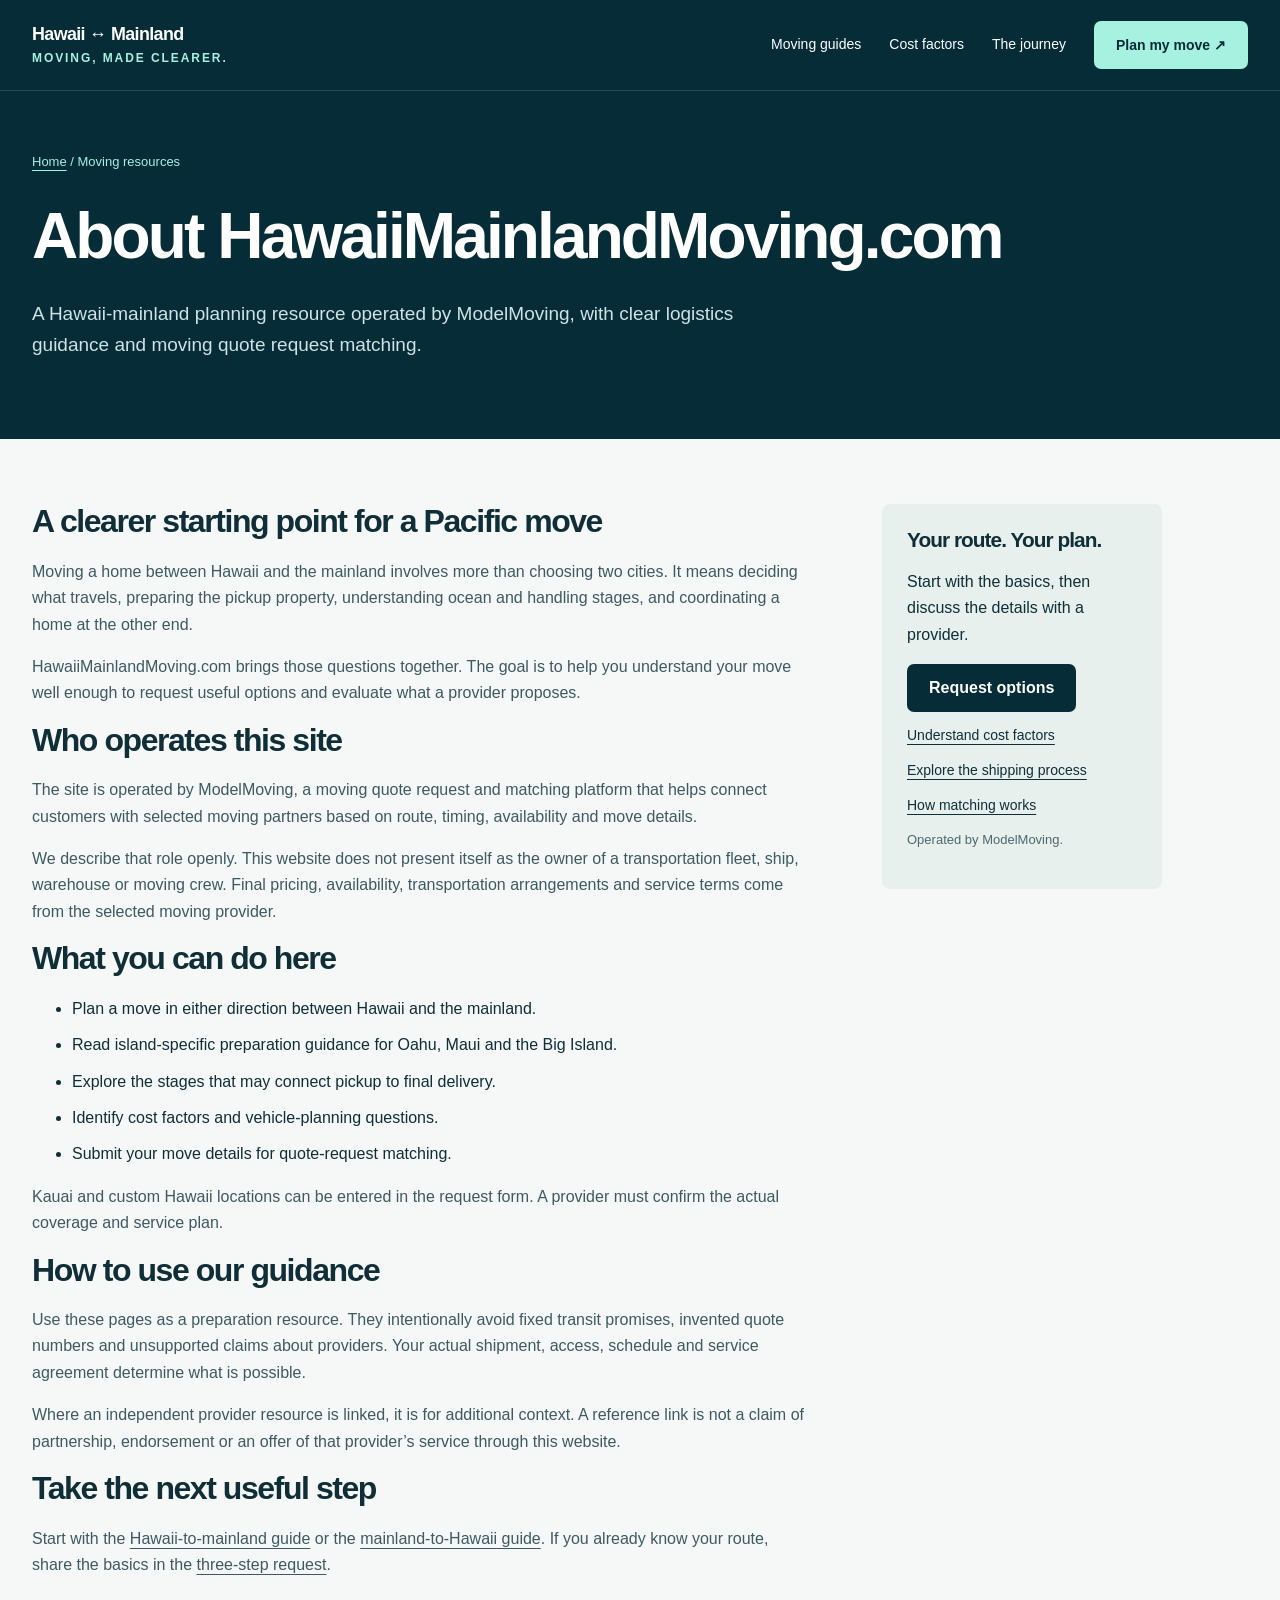
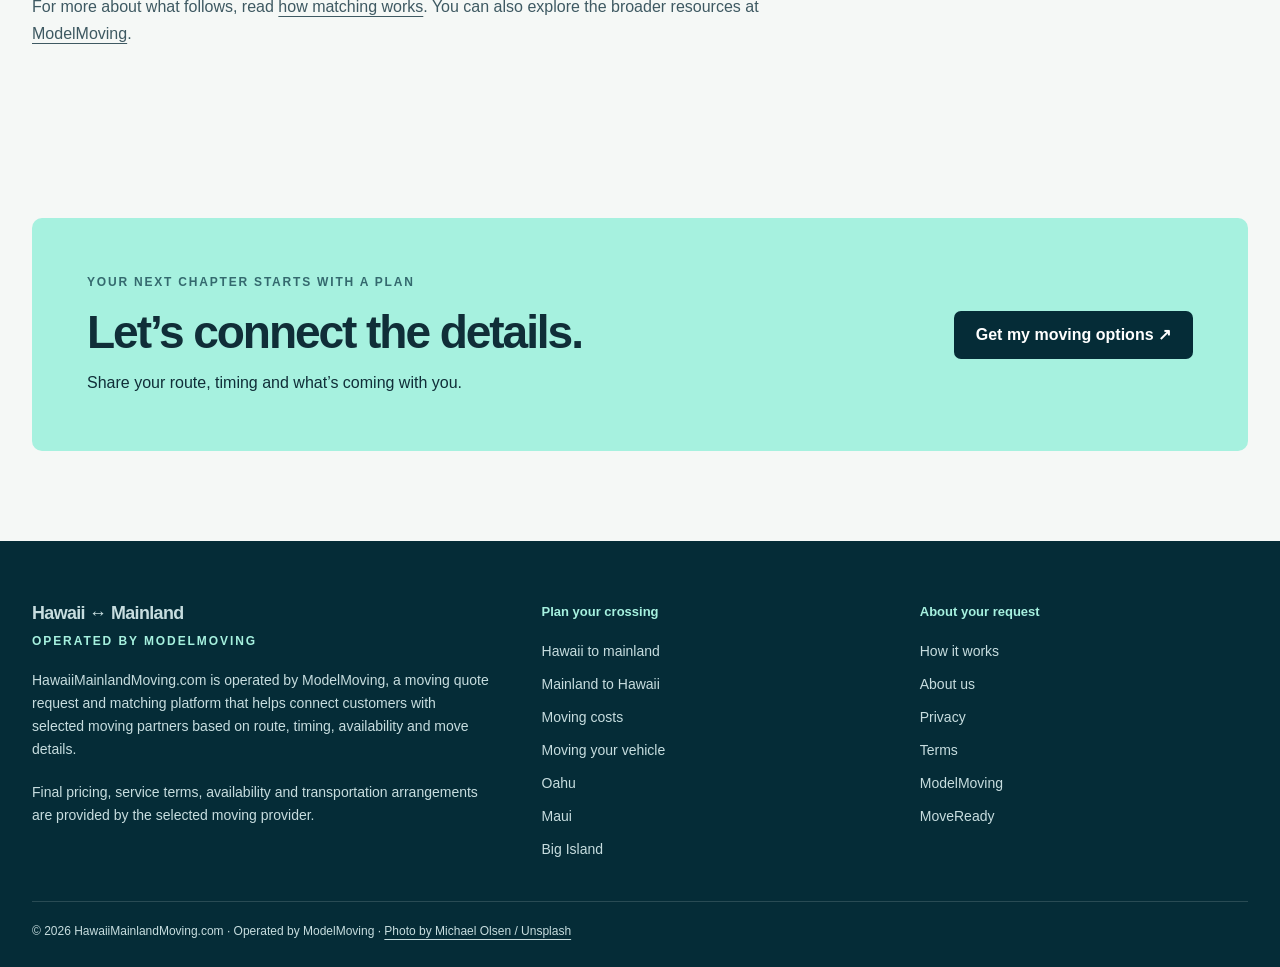
==== about/index.html @ 4f8e7db8 "Build Hawaii mainland moving resource and three-step quote flow" ====
<!doctype html><html lang="en"><head><meta charset="utf-8"><meta name="viewport" content="width=device-width,initial-scale=1"><title>About HawaiiMainlandMoving.com | Operated by ModelMoving</title><meta name="description" content="A Hawaii-mainland planning resource operated by ModelMoving, with clear logistics guidance and moving quote request matching."><link rel="canonical" href="https://hawaiimainlandmoving.com/about/"><meta property="og:type" content="website"><meta property="og:title" content="About HawaiiMainlandMoving.com | Operated by ModelMoving"><meta property="og:description" content="A Hawaii-mainland planning resource operated by ModelMoving, with clear logistics guidance and moving quote request matching."><meta property="og:url" content="https://hawaiimainlandmoving.com/about/"><meta property="og:site_name" content="HawaiiMainlandMoving.com"><meta name="twitter:card" content="summary"><meta name="twitter:title" content="About HawaiiMainlandMoving.com | Operated by ModelMoving"><meta name="twitter:description" content="A Hawaii-mainland planning resource operated by ModelMoving, with clear logistics guidance and moving quote request matching."><meta name="theme-color" content="#052c37"><link rel="icon" href="/assets/favicon.svg" type="image/svg+xml"><link rel="stylesheet" href="/assets/site.css"><script async src="https://www.googletagmanager.com/gtag/js?id=G-KJPYXXWGEV"></script><script>window.dataLayer=window.dataLayer||[];function gtag(){dataLayer.push(arguments)}gtag('js',new Date());gtag('config','G-KJPYXXWGEV');</script><script type="application/ld+json">{"@context": "https://schema.org", "@graph": [{"@type": "WebSite", "@id": "https://hawaiimainlandmoving.com/#website", "url": "https://hawaiimainlandmoving.com/", "name": "HawaiiMainlandMoving.com"}, {"@type": "WebPage", "@id": "https://hawaiimainlandmoving.com/about/#webpage", "url": "https://hawaiimainlandmoving.com/about/", "name": "About HawaiiMainlandMoving.com | Operated by ModelMoving", "description": "A Hawaii-mainland planning resource operated by ModelMoving, with clear logistics guidance and moving quote request matching.", "isPartOf": {"@id": "https://hawaiimainlandmoving.com/#website"}}]}</script><script defer src="/assets/site.js"></script></head><body><a class="skip" href="#main">Skip to content</a><header><div class="wrap nav"><a class="brand" href="/">Hawaii ↔ Mainland<small>Moving, made clearer.</small></a><button class="menu" id="menu" aria-controls="navigation" aria-expanded="false" aria-label="Open navigation">☰</button><nav class="navlinks" id="navigation" aria-label="Main navigation"><a href="/hawaii-to-mainland-moving/">Moving guides</a><a href="/hawaii-mainland-moving-cost/">Cost factors</a><a href="/hawaii-moving-shipping-process/">The journey</a><a href="/#quote" class="btn" data-event="hmm_quote_cta_click">Plan my move ↗</a></nav></div></header><main id="main"><div class="article-hero"><div class="wrap"><div class="breadcrumb"><a href="/">Home</a> / Moving resources</div><h1>About HawaiiMainlandMoving.com</h1><p>A Hawaii-mainland planning resource operated by ModelMoving, with clear logistics guidance and moving quote request matching.</p></div></div><div class="wrap article-layout"><article class="article-body"><section><h2>A clearer starting point for a Pacific move</h2><p>Moving a home between Hawaii and the mainland involves more than choosing two cities. It means deciding what travels, preparing the pickup property, understanding ocean and handling stages, and coordinating a home at the other end.</p><p>HawaiiMainlandMoving.com brings those questions together. The goal is to help you understand your move well enough to request useful options and evaluate what a provider proposes.</p></section><section><h2>Who operates this site</h2><p>The site is operated by ModelMoving, a moving quote request and matching platform that helps connect customers with selected moving partners based on route, timing, availability and move details.</p><p>We describe that role openly. This website does not present itself as the owner of a transportation fleet, ship, warehouse or moving crew. Final pricing, availability, transportation arrangements and service terms come from the selected moving provider.</p></section><section><h2>What you can do here</h2><ul><li>Plan a move in either direction between Hawaii and the mainland.</li><li>Read island-specific preparation guidance for Oahu, Maui and the Big Island.</li><li>Explore the stages that may connect pickup to final delivery.</li><li>Identify cost factors and vehicle-planning questions.</li><li>Submit your move details for quote-request matching.</li></ul><p>Kauai and custom Hawaii locations can be entered in the request form. A provider must confirm the actual coverage and service plan.</p></section><section><h2>How to use our guidance</h2><p>Use these pages as a preparation resource. They intentionally avoid fixed transit promises, invented quote numbers and unsupported claims about providers. Your actual shipment, access, schedule and service agreement determine what is possible.</p><p>Where an independent provider resource is linked, it is for additional context. A reference link is not a claim of partnership, endorsement or an offer of that provider’s service through this website.</p></section><section><h2>Take the next useful step</h2><p>Start with the <a href="/hawaii-to-mainland-moving/">Hawaii-to-mainland guide</a> or the <a href="/mainland-to-hawaii-moving/">mainland-to-Hawaii guide</a>. If you already know your route, share the basics in the <a href="/#quote" data-event="hmm_quote_cta_click">three-step request</a>.</p><p>For more about what follows, read <a href="/how-it-works/">how matching works</a>. You can also explore the broader resources at <a href="https://modelmoving.com/?utm_source=hawaiimainlandmoving.com&amp;utm_medium=referral&amp;utm_campaign=about" data-event="hmm_modelmoving_click">ModelMoving</a>.</p></section></article><aside class="article-side"><h2>Your route. Your plan.</h2><p>Start with the basics, then discuss the details with a provider.</p><a class="btn dark" href="/#quote" data-event="hmm_quote_cta_click">Request options</a><a href="/hawaii-mainland-moving-cost/">Understand cost factors</a><a href="/hawaii-moving-shipping-process/">Explore the shipping process</a><a href="/how-it-works/">How matching works</a><p class="fine">Operated by ModelMoving.</p></aside></div><section class="section"><div class="wrap cta"><div><div class="kicker">Your next chapter starts with a plan</div><h2>Let’s connect the details.</h2><p>Share your route, timing and what’s coming with you.</p></div><a class="btn dark" href="/#quote" data-event="hmm_quote_cta_click">Get my moving options ↗</a></div></section></main><footer><div class="wrap"><div class="footer-grid"><div><a class="brand" href="/">Hawaii ↔ Mainland<small>Operated by ModelMoving</small></a><p>HawaiiMainlandMoving.com is operated by ModelMoving, a moving quote request and matching platform that helps connect customers with selected moving partners based on route, timing, availability and move details.</p><p>Final pricing, service terms, availability and transportation arrangements are provided by the selected moving provider.</p></div><div class="footer-links"><strong>Plan your crossing</strong><a href="/hawaii-to-mainland-moving/">Hawaii to mainland</a><a href="/mainland-to-hawaii-moving/">Mainland to Hawaii</a><a href="/hawaii-mainland-moving-cost/">Moving costs</a><a href="/moving-a-car-from-hawaii-to-mainland/">Moving your vehicle</a><a href="/oahu-to-mainland-moving/">Oahu</a><a href="/maui-to-mainland-moving/">Maui</a><a href="/big-island-to-mainland-moving/">Big Island</a></div><div class="footer-links"><strong>About your request</strong><a href="/how-it-works/">How it works</a><a href="/about/">About us</a><a href="/privacy/">Privacy</a><a href="/terms/">Terms</a><a href="https://modelmoving.com/?utm_source=hawaiimainlandmoving.com&amp;utm_medium=referral&amp;utm_campaign=about_footer" data-event="hmm_modelmoving_click" target="_blank" rel="noopener">ModelMoving</a><a href="https://moveready.modelmoving.com/?utm_source=hawaiimainlandmoving.com&amp;utm_medium=referral&amp;utm_campaign=about_ready" data-event="hmm_moveready_click" target="_blank" rel="noopener">MoveReady</a></div></div><div class="copyright">© 2026 HawaiiMainlandMoving.com · Operated by ModelMoving · <a href="https://unsplash.com/photos/93B6TiJlk5Y" target="_blank" rel="noopener">Photo by Michael Olsen / Unsplash</a></div></div></footer></body></html>
---- assets/site.css ----
:root{--ink:#102e38;--ocean:#063e4b;--deep:#052c37;--aqua:#a6f1df;--coral:#ffad90;--paper:#f5f8f6;--muted:#50676e;--line:#d5e1df}*{box-sizing:border-box}html{scroll-behavior:smooth;scroll-padding-top:100px}body{margin:0;font-family:'Avenir Next',Avenir,'Segoe UI',sans-serif;color:var(--ink);background:var(--paper);font-size:16px;line-height:1.65}a{color:inherit;text-underline-offset:4px}button,input,select,textarea{font:inherit}button,a,input,select,textarea{-webkit-tap-highlight-color:transparent}button{cursor:pointer}a,button{touch-action:manipulation}img{max-width:100%;display:block}h1,h2,h3,p{margin-top:0}h1,h2,h3{line-height:1.08;letter-spacing:-.045em}h1{font-size:clamp(2.6rem,5.6vw,5.7rem);font-weight:650;margin-bottom:26px}h2{font-size:clamp(2rem,3.6vw,3.5rem);font-weight:600}h3{font-size:1.35rem;letter-spacing:-.025em}button:focus-visible,a:focus-visible,input:focus-visible,select:focus-visible,textarea:focus-visible,summary:focus-visible{outline:3px solid #c35c36;outline-offset:4px}.wrap{width:min(1240px,calc(100% - 64px));margin:auto}.skip{position:absolute;top:-100px;left:20px;z-index:100;background:white;padding:12px}.skip:focus{top:10px}header{background:var(--deep);color:white;border-bottom:1px solid #ffffff24}.nav{min-height:90px;display:flex;align-items:center;justify-content:space-between;gap:24px}.brand{text-decoration:none;font-size:1.12rem;font-weight:700;line-height:1.12;letter-spacing:-.035em}.brand small{display:block;font-size:12px;letter-spacing:.16em;text-transform:uppercase;color:var(--aqua);margin-top:8px}.navlinks{display:flex;align-items:center;gap:28px}.navlinks a{font-size:14px;text-decoration:none}.btn{display:inline-flex;min-height:48px;padding:13px 22px;align-items:center;justify-content:center;gap:12px;border:0;border-radius:7px;background:var(--aqua);color:var(--deep);font-weight:700;text-decoration:none;line-height:1.35}.btn:hover{background:#c4f8eb}.btn.dark{background:var(--deep);color:white}.btn.line{background:transparent;color:inherit;border:1px solid currentColor}.menu{display:none;background:none;color:white;border:1px solid #ffffff50;border-radius:5px;min-width:48px;min-height:48px}.hero{background:var(--deep);color:white;position:relative;isolation:isolate}.hero-image{position:absolute;inset:0;width:100%;height:100%;object-fit:cover;z-index:-2}.hero:before{content:'';position:absolute;inset:0;z-index:-1;background:linear-gradient(90deg,rgba(2,32,42,.94),rgba(2,37,45,.7) 55%,rgba(2,32,42,.55))}.hero-grid{display:grid;grid-template-columns:1.1fr 1fr;gap:70px;align-items:center;padding:75px 0 85px}.eyebrow{font-size:12px;font-weight:750;letter-spacing:.18em;text-transform:uppercase;display:block;margin-bottom:22px}.hero .eyebrow{color:var(--aqua)}.hero h1 em{font-style:normal;color:var(--aqua)}.hero-copy{font-size:18px;max-width:560px;color:#e0eeed}.hero-note{font-size:13px;margin-top:30px;color:#d1e7e5}.quote{background:white;color:var(--ink);padding:30px;border-radius:12px;box-shadow:0 25px 70px #00191f50}.quote h2{font-size:1.85rem;margin:20px 0 12px}.quote p{font-size:14px}.steps{display:flex;list-style:none;padding:0;margin:0;gap:12px;border-bottom:1px solid var(--line);padding-bottom:18px}.steps li{display:flex;align-items:center;gap:7px;font-size:12px;color:var(--muted)}.steps b{display:grid;place-items:center;border:1px solid var(--line);width:25px;height:25px;border-radius:50%}.steps [aria-current=step]{color:var(--ocean);font-weight:750}.steps [aria-current=step] b{background:var(--ocean);color:white;border-color:var(--ocean)}fieldset{border:0;padding:0;margin:0;min-width:0}label{display:block;font-size:14px;font-weight:650;margin:15px 0 6px}input,select,textarea{width:100%;min-width:0;min-height:48px;border:1px solid #bacdcc;background:#fff;border-radius:5px;color:var(--ink);padding:10px 12px;font-size:16px}textarea{resize:vertical;min-height:90px}input[type=date]{appearance:none;min-height:48px}input[type=checkbox]{width:20px;min-height:20px;accent-color:var(--ocean)}.row{display:grid;grid-template-columns:1fr 1fr;gap:14px}.chips{display:flex;flex-wrap:wrap;gap:7px;margin-top:10px}.chip{border:1px solid var(--line);border-radius:5px;background:#f5f9f8;padding:8px 11px;min-height:44px;font-size:13px;color:var(--ink)}.chip:hover,.chip[aria-pressed=true]{background:var(--ocean);color:white}.form-actions{display:flex;gap:12px;margin-top:24px}.form-actions .next,.form-actions .submit{flex:1}.consent{font-size:12px!important;color:var(--muted);margin:17px 0 0}.status{font-size:14px;margin:12px 0 0}.status:empty{display:none}.status.error{color:#a22921}.status.success{color:#176448}.honeypot{display:none!important}[hidden]{display:none!important}.band{background:var(--aqua)}.band .wrap{display:flex;justify-content:space-between;gap:20px;padding-block:18px;font-size:13px;font-weight:700}.section{padding:90px 0}.section-head{display:grid;grid-template-columns:1fr 1fr;gap:70px;align-items:end;margin-bottom:35px}.section-head h2{margin-bottom:0}.section-head p{margin-bottom:0;color:var(--muted)}.kicker{font-size:12px;font-weight:750;letter-spacing:.15em;text-transform:uppercase;color:#34696e;margin-bottom:15px}.dark-section{background:var(--deep);color:white}.dark-section .kicker{color:var(--aqua)}.dark-section p{color:#c7dddf}.journey{border-top:1px solid #ffffff35;padding-top:25px}.journey-track{position:relative;height:70px;margin:0 15px 18px;border-bottom:1px dashed #8bceca}.ship{position:absolute;bottom:-12px;left:0;color:var(--aqua);width:40px;height:30px;animation:sail 18s linear infinite;background:var(--deep)}@keyframes sail{0%{left:0}100%{left:calc(100% - 40px)}}.journey-stages{display:grid;grid-template-columns:repeat(6,1fr);gap:12px}.stage{background:none;border:0;border-top:2px solid #44646b;text-align:left;color:white;padding:16px 0;min-height:75px}.stage span{display:block;color:var(--aqua);font-size:12px;margin-bottom:8px}.stage[aria-pressed=true]{border-color:var(--aqua)}.journey-detail{max-width:760px;min-height:85px;margin-top:20px}.fine{font-size:13px!important;color:var(--muted)}.dark-section .fine{color:#bbd4d7}.feature-grid{display:grid;grid-template-columns:repeat(3,1fr);gap:30px}.feature{border-top:1px solid var(--line);padding-top:25px}.feature .number{font-size:13px;color:#547677;display:block;margin-bottom:25px}.feature p{color:var(--muted)}.explorer{display:grid;grid-template-columns:1fr 1fr;gap:60px;background:#e7f0ed;padding:42px;border-radius:10px}.explorer h3{font-size:2rem;margin-top:24px}.route-output{border-left:1px solid #b5ceca;padding-left:40px;align-content:center}.route-output .route-name{font-size:clamp(1.8rem,3vw,2.6rem);line-height:1.15;font-weight:650;letter-spacing:-.04em}.cost-layout{display:grid;grid-template-columns:1fr 1fr;gap:60px}.cost-layout .chips{align-content:start}.cost-layout .chip{font-size:16px;padding:14px 18px}.cost-detail{padding:30px;background:white;border-left:4px solid var(--ocean);min-height:235px}.timeline{display:grid;grid-template-columns:repeat(3,1fr);gap:22px;margin-top:30px}.timeline article{border-top:2px solid #75b2a5;padding-top:20px}.timeline time{font-size:13px;font-weight:700;color:#326459;display:block;margin-bottom:12px}.guide-grid{display:grid;grid-template-columns:repeat(3,1fr);gap:18px}.guide-card{background:white;padding:28px;border:1px solid var(--line);border-radius:6px;text-decoration:none;display:flex;flex-direction:column}.guide-card:hover{border-color:var(--ocean);transform:translateY(-2px)}.guide-card small{font-size:12px;color:#34696e;letter-spacing:.1em;text-transform:uppercase;margin-bottom:30px}.guide-card p{color:var(--muted);font-size:14px;flex:1}.guide-card strong{font-size:14px}.faq{max-width:900px}.faq details{border-bottom:1px solid var(--line);padding:18px 0}.faq summary{font-weight:650;cursor:pointer;padding:5px 25px 5px 0}.faq p{margin:15px 0 0;color:var(--muted)}.cta{background:var(--aqua);padding:55px;border-radius:10px;display:flex;align-items:center;justify-content:space-between;gap:30px}.cta h2{margin-bottom:12px}.cta p{margin-bottom:0}footer{background:var(--deep);color:#c7dddf;padding:60px 0 25px}.footer-grid{display:grid;grid-template-columns:1.4fr 1fr 1fr;gap:50px}.footer-grid p{font-size:14px;max-width:500px;margin-top:20px}.footer-links{display:flex;flex-direction:column;gap:10px}.footer-links a{font-size:14px;text-decoration:none}.footer-links strong{color:var(--aqua);font-size:13px;margin-bottom:7px}.copyright{border-top:1px solid #ffffff25;padding-top:20px;margin-top:40px;font-size:12px}.article-hero{background:var(--deep);color:white;padding:60px 0}.article-hero h1{font-size:clamp(2.5rem,5vw,4.5rem);max-width:1000px}.article-hero p{max-width:780px;font-size:19px;color:#cfe2e4}.breadcrumb{font-size:13px;margin-bottom:30px;color:var(--aqua)}.article-layout{display:grid;grid-template-columns:minmax(0,780px) 280px;gap:70px;padding-block:65px}.article-body h2{font-size:2rem;margin:40px 0 20px}.article-body h2:first-child{margin-top:0}.article-body li{margin-bottom:10px}.article-body p{color:#3e5962}.article-side{align-self:start;position:sticky;top:25px;background:#e7f0ed;padding:25px;border-radius:8px}.article-side a:not(.btn){display:block;font-size:14px;margin-block:12px}.article-side h2{font-size:1.3rem}.article-body .callout{background:#e7f0ed;border-left:3px solid #437b72;padding:24px;margin-block:28px}.article-body .callout p:last-child{margin:0}body>*{min-width:0}button:disabled{opacity:.6;cursor:wait}
@media(max-width:1000px){.hero-grid{gap:35px}.navlinks{gap:16px}.journey-stages{grid-template-columns:repeat(3,1fr)}.article-layout{gap:35px;grid-template-columns:minmax(0,1fr) 240px}.steps{gap:7px}.quote{padding:24px}.hero-grid{grid-template-columns:1fr 1fr}.guide-grid{grid-template-columns:repeat(2,1fr)}}
@media(max-width:760px){.wrap{width:calc(100% - 36px)}.nav{min-height:78px}.menu{display:block}.navlinks{display:none;position:absolute;top:78px;left:0;right:0;background:var(--deep);padding:20px;z-index:20;flex-direction:column;align-items:stretch}.navlinks.open{display:flex}.navlinks a{padding:10px}.hero-grid{grid-template-columns:1fr;padding:44px 0;gap:35px}.hero h1{max-width:600px}.hero-copy{font-size:17px}.hero-note{margin-top:20px}.band .wrap{flex-wrap:wrap;gap:8px 20px}.band span{flex:1 1 40%}.section{padding:60px 0}.section-head,.explorer,.cost-layout{grid-template-columns:1fr;gap:25px}.feature-grid{grid-template-columns:1fr;gap:20px}.feature .number{margin-bottom:12px}.explorer{padding:25px}.route-output{border-left:0;border-top:1px solid #b5ceca;padding:25px 0 0}.timeline{grid-template-columns:1fr}.guide-grid{grid-template-columns:1fr 1fr}.guide-card{padding:22px}.cta{padding:30px;display:block}.cta .btn{margin-top:24px}.footer-grid{grid-template-columns:1fr;gap:30px}.article-layout{grid-template-columns:1fr;padding-block:40px}.article-side{position:static}.article-hero{padding:40px 0}.journey-detail{min-height:130px}}
@media(max-width:420px){.quote{padding:20px}.row{grid-template-columns:1fr;gap:0}.steps{justify-content:space-between;gap:5px}.steps li{gap:4px;font-size:11px}.steps b{width:22px;height:22px}.guide-grid{grid-template-columns:1fr}.brand{font-size:1rem}.journey-stages{gap:8px}.stage{font-size:13px}.hero h1{font-size:2.65rem}.form-actions .btn{padding:12px 15px}}
@media(prefers-reduced-motion:reduce){html{scroll-behavior:auto}.ship{animation:none;left:45%}.guide-card:hover{transform:none}*{transition:none!important}}
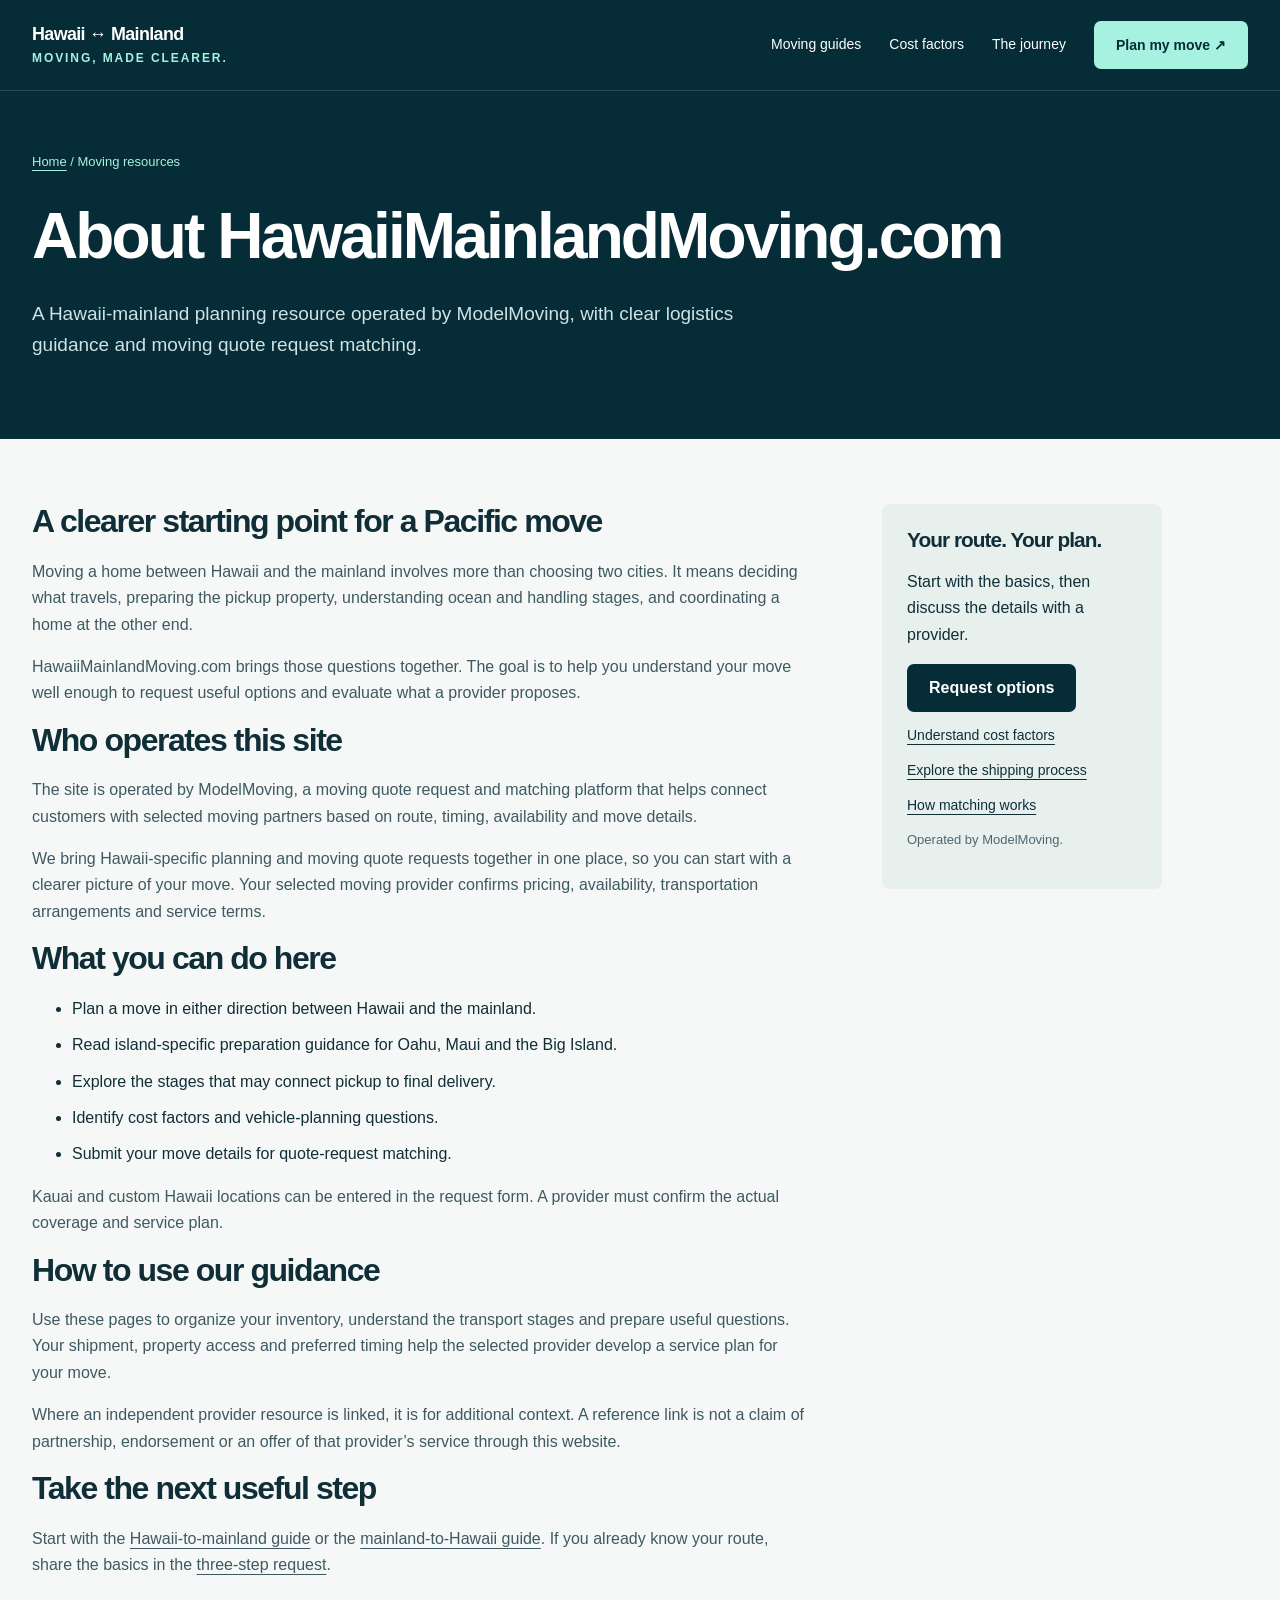
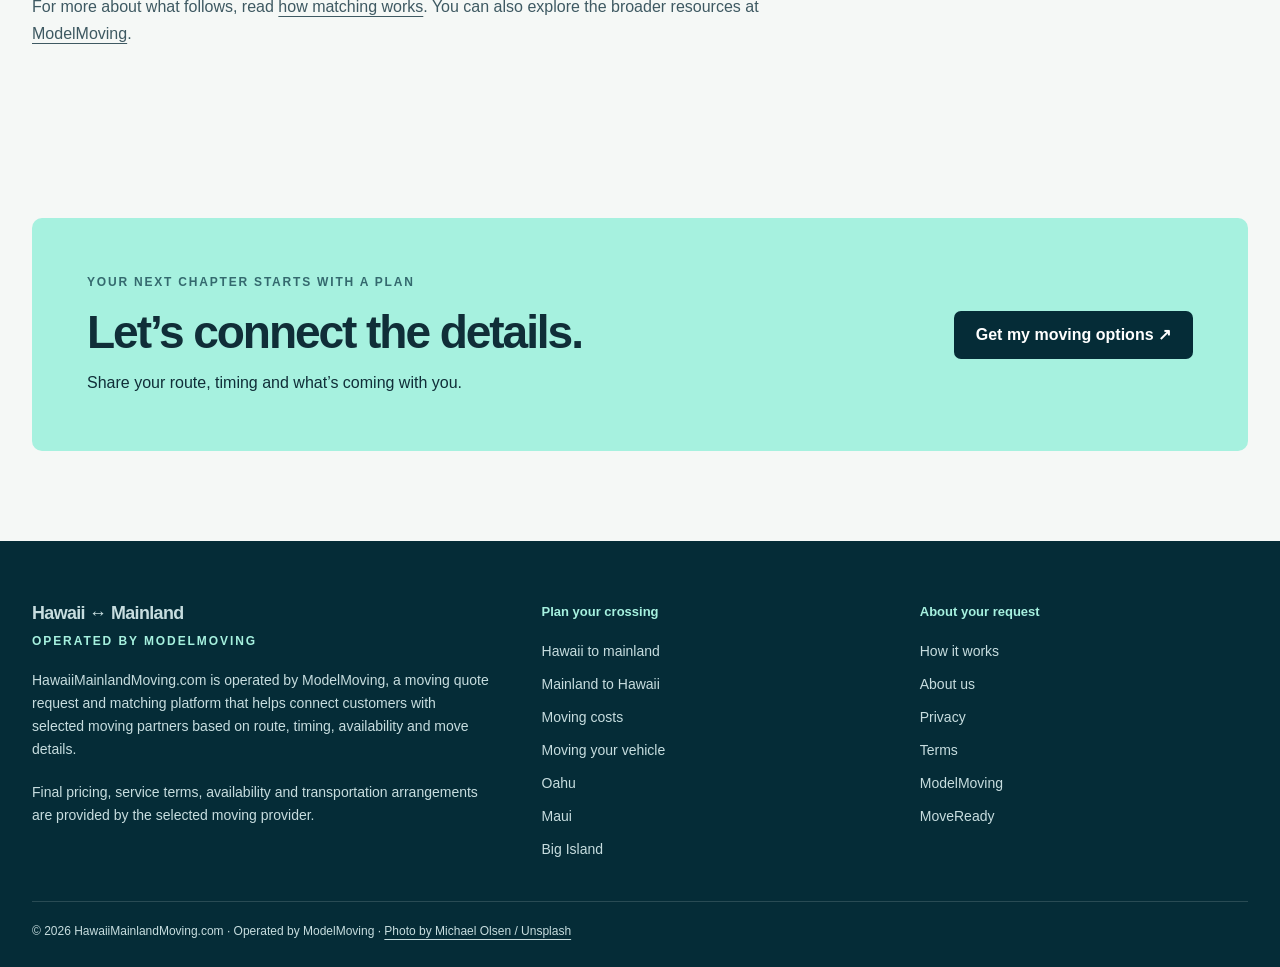
==== commit b253b653: "Clarify customer benefits and replace defensive carrier wording" ====
--- a/about/index.html
+++ b/about/index.html
@@ -1 +1 @@
-<!doctype html><html lang="en"><head><meta charset="utf-8"><meta name="viewport" content="width=device-width,initial-scale=1"><title>About HawaiiMainlandMoving.com | Operated by ModelMoving</title><meta name="description" content="A Hawaii-mainland planning resource operated by ModelMoving, with clear logistics guidance and moving quote request matching."><link rel="canonical" href="https://hawaiimainlandmoving.com/about/"><meta property="og:type" content="website"><meta property="og:title" content="About HawaiiMainlandMoving.com | Operated by ModelMoving"><meta property="og:description" content="A Hawaii-mainland planning resource operated by ModelMoving, with clear logistics guidance and moving quote request matching."><meta property="og:url" content="https://hawaiimainlandmoving.com/about/"><meta property="og:site_name" content="HawaiiMainlandMoving.com"><meta name="twitter:card" content="summary"><meta name="twitter:title" content="About HawaiiMainlandMoving.com | Operated by ModelMoving"><meta name="twitter:description" content="A Hawaii-mainland planning resource operated by ModelMoving, with clear logistics guidance and moving quote request matching."><meta name="theme-color" content="#052c37"><link rel="icon" href="/assets/favicon.svg" type="image/svg+xml"><link rel="stylesheet" href="/assets/site.css"><script async src="https://www.googletagmanager.com/gtag/js?id=G-KJPYXXWGEV"></script><script>window.dataLayer=window.dataLayer||[];function gtag(){dataLayer.push(arguments)}gtag('js',new Date());gtag('config','G-KJPYXXWGEV');</script><script type="application/ld+json">{"@context": "https://schema.org", "@graph": [{"@type": "WebSite", "@id": "https://hawaiimainlandmoving.com/#website", "url": "https://hawaiimainlandmoving.com/", "name": "HawaiiMainlandMoving.com"}, {"@type": "WebPage", "@id": "https://hawaiimainlandmoving.com/about/#webpage", "url": "https://hawaiimainlandmoving.com/about/", "name": "About HawaiiMainlandMoving.com | Operated by ModelMoving", "description": "A Hawaii-mainland planning resource operated by ModelMoving, with clear logistics guidance and moving quote request matching.", "isPartOf": {"@id": "https://hawaiimainlandmoving.com/#website"}}]}</script><script defer src="/assets/site.js"></script></head><body><a class="skip" href="#main">Skip to content</a><header><div class="wrap nav"><a class="brand" href="/">Hawaii ↔ Mainland<small>Moving, made clearer.</small></a><button class="menu" id="menu" aria-controls="navigation" aria-expanded="false" aria-label="Open navigation">☰</button><nav class="navlinks" id="navigation" aria-label="Main navigation"><a href="/hawaii-to-mainland-moving/">Moving guides</a><a href="/hawaii-mainland-moving-cost/">Cost factors</a><a href="/hawaii-moving-shipping-process/">The journey</a><a href="/#quote" class="btn" data-event="hmm_quote_cta_click">Plan my move ↗</a></nav></div></header><main id="main"><div class="article-hero"><div class="wrap"><div class="breadcrumb"><a href="/">Home</a> / Moving resources</div><h1>About HawaiiMainlandMoving.com</h1><p>A Hawaii-mainland planning resource operated by ModelMoving, with clear logistics guidance and moving quote request matching.</p></div></div><div class="wrap article-layout"><article class="article-body"><section><h2>A clearer starting point for a Pacific move</h2><p>Moving a home between Hawaii and the mainland involves more than choosing two cities. It means deciding what travels, preparing the pickup property, understanding ocean and handling stages, and coordinating a home at the other end.</p><p>HawaiiMainlandMoving.com brings those questions together. The goal is to help you understand your move well enough to request useful options and evaluate what a provider proposes.</p></section><section><h2>Who operates this site</h2><p>The site is operated by ModelMoving, a moving quote request and matching platform that helps connect customers with selected moving partners based on route, timing, availability and move details.</p><p>We describe that role openly. This website does not present itself as the owner of a transportation fleet, ship, warehouse or moving crew. Final pricing, availability, transportation arrangements and service terms come from the selected moving provider.</p></section><section><h2>What you can do here</h2><ul><li>Plan a move in either direction between Hawaii and the mainland.</li><li>Read island-specific preparation guidance for Oahu, Maui and the Big Island.</li><li>Explore the stages that may connect pickup to final delivery.</li><li>Identify cost factors and vehicle-planning questions.</li><li>Submit your move details for quote-request matching.</li></ul><p>Kauai and custom Hawaii locations can be entered in the request form. A provider must confirm the actual coverage and service plan.</p></section><section><h2>How to use our guidance</h2><p>Use these pages as a preparation resource. They intentionally avoid fixed transit promises, invented quote numbers and unsupported claims about providers. Your actual shipment, access, schedule and service agreement determine what is possible.</p><p>Where an independent provider resource is linked, it is for additional context. A reference link is not a claim of partnership, endorsement or an offer of that provider’s service through this website.</p></section><section><h2>Take the next useful step</h2><p>Start with the <a href="/hawaii-to-mainland-moving/">Hawaii-to-mainland guide</a> or the <a href="/mainland-to-hawaii-moving/">mainland-to-Hawaii guide</a>. If you already know your route, share the basics in the <a href="/#quote" data-event="hmm_quote_cta_click">three-step request</a>.</p><p>For more about what follows, read <a href="/how-it-works/">how matching works</a>. You can also explore the broader resources at <a href="https://modelmoving.com/?utm_source=hawaiimainlandmoving.com&amp;utm_medium=referral&amp;utm_campaign=about" data-event="hmm_modelmoving_click">ModelMoving</a>.</p></section></article><aside class="article-side"><h2>Your route. Your plan.</h2><p>Start with the basics, then discuss the details with a provider.</p><a class="btn dark" href="/#quote" data-event="hmm_quote_cta_click">Request options</a><a href="/hawaii-mainland-moving-cost/">Understand cost factors</a><a href="/hawaii-moving-shipping-process/">Explore the shipping process</a><a href="/how-it-works/">How matching works</a><p class="fine">Operated by ModelMoving.</p></aside></div><section class="section"><div class="wrap cta"><div><div class="kicker">Your next chapter starts with a plan</div><h2>Let’s connect the details.</h2><p>Share your route, timing and what’s coming with you.</p></div><a class="btn dark" href="/#quote" data-event="hmm_quote_cta_click">Get my moving options ↗</a></div></section></main><footer><div class="wrap"><div class="footer-grid"><div><a class="brand" href="/">Hawaii ↔ Mainland<small>Operated by ModelMoving</small></a><p>HawaiiMainlandMoving.com is operated by ModelMoving, a moving quote request and matching platform that helps connect customers with selected moving partners based on route, timing, availability and move details.</p><p>Final pricing, service terms, availability and transportation arrangements are provided by the selected moving provider.</p></div><div class="footer-links"><strong>Plan your crossing</strong><a href="/hawaii-to-mainland-moving/">Hawaii to mainland</a><a href="/mainland-to-hawaii-moving/">Mainland to Hawaii</a><a href="/hawaii-mainland-moving-cost/">Moving costs</a><a href="/moving-a-car-from-hawaii-to-mainland/">Moving your vehicle</a><a href="/oahu-to-mainland-moving/">Oahu</a><a href="/maui-to-mainland-moving/">Maui</a><a href="/big-island-to-mainland-moving/">Big Island</a></div><div class="footer-links"><strong>About your request</strong><a href="/how-it-works/">How it works</a><a href="/about/">About us</a><a href="/privacy/">Privacy</a><a href="/terms/">Terms</a><a href="https://modelmoving.com/?utm_source=hawaiimainlandmoving.com&amp;utm_medium=referral&amp;utm_campaign=about_footer" data-event="hmm_modelmoving_click" target="_blank" rel="noopener">ModelMoving</a><a href="https://moveready.modelmoving.com/?utm_source=hawaiimainlandmoving.com&amp;utm_medium=referral&amp;utm_campaign=about_ready" data-event="hmm_moveready_click" target="_blank" rel="noopener">MoveReady</a></div></div><div class="copyright">© 2026 HawaiiMainlandMoving.com · Operated by ModelMoving · <a href="https://unsplash.com/photos/93B6TiJlk5Y" target="_blank" rel="noopener">Photo by Michael Olsen / Unsplash</a></div></div></footer></body></html>+<!doctype html><html lang="en"><head><meta charset="utf-8"><meta name="viewport" content="width=device-width,initial-scale=1"><title>About HawaiiMainlandMoving.com | Operated by ModelMoving</title><meta name="description" content="A Hawaii-mainland planning resource operated by ModelMoving, with clear logistics guidance and moving quote request matching."><link rel="canonical" href="https://hawaiimainlandmoving.com/about/"><meta property="og:type" content="website"><meta property="og:title" content="About HawaiiMainlandMoving.com | Operated by ModelMoving"><meta property="og:description" content="A Hawaii-mainland planning resource operated by ModelMoving, with clear logistics guidance and moving quote request matching."><meta property="og:url" content="https://hawaiimainlandmoving.com/about/"><meta property="og:site_name" content="HawaiiMainlandMoving.com"><meta name="twitter:card" content="summary"><meta name="twitter:title" content="About HawaiiMainlandMoving.com | Operated by ModelMoving"><meta name="twitter:description" content="A Hawaii-mainland planning resource operated by ModelMoving, with clear logistics guidance and moving quote request matching."><meta name="theme-color" content="#052c37"><link rel="icon" href="/assets/favicon.svg" type="image/svg+xml"><link rel="stylesheet" href="/assets/site.css"><script async src="https://www.googletagmanager.com/gtag/js?id=G-KJPYXXWGEV"></script><script>window.dataLayer=window.dataLayer||[];function gtag(){dataLayer.push(arguments)}gtag('js',new Date());gtag('config','G-KJPYXXWGEV');</script><script type="application/ld+json">{"@context": "https://schema.org", "@graph": [{"@type": "WebSite", "@id": "https://hawaiimainlandmoving.com/#website", "url": "https://hawaiimainlandmoving.com/", "name": "HawaiiMainlandMoving.com"}, {"@type": "WebPage", "@id": "https://hawaiimainlandmoving.com/about/#webpage", "url": "https://hawaiimainlandmoving.com/about/", "name": "About HawaiiMainlandMoving.com | Operated by ModelMoving", "description": "A Hawaii-mainland planning resource operated by ModelMoving, with clear logistics guidance and moving quote request matching.", "isPartOf": {"@id": "https://hawaiimainlandmoving.com/#website"}}]}</script><script defer src="/assets/site.js"></script></head><body><a class="skip" href="#main">Skip to content</a><header><div class="wrap nav"><a class="brand" href="/">Hawaii ↔ Mainland<small>Moving, made clearer.</small></a><button class="menu" id="menu" aria-controls="navigation" aria-expanded="false" aria-label="Open navigation">☰</button><nav class="navlinks" id="navigation" aria-label="Main navigation"><a href="/hawaii-to-mainland-moving/">Moving guides</a><a href="/hawaii-mainland-moving-cost/">Cost factors</a><a href="/hawaii-moving-shipping-process/">The journey</a><a href="/#quote" class="btn" data-event="hmm_quote_cta_click">Plan my move ↗</a></nav></div></header><main id="main"><div class="article-hero"><div class="wrap"><div class="breadcrumb"><a href="/">Home</a> / Moving resources</div><h1>About HawaiiMainlandMoving.com</h1><p>A Hawaii-mainland planning resource operated by ModelMoving, with clear logistics guidance and moving quote request matching.</p></div></div><div class="wrap article-layout"><article class="article-body"><section><h2>A clearer starting point for a Pacific move</h2><p>Moving a home between Hawaii and the mainland involves more than choosing two cities. It means deciding what travels, preparing the pickup property, understanding ocean and handling stages, and coordinating a home at the other end.</p><p>HawaiiMainlandMoving.com brings those questions together. The goal is to help you understand your move well enough to request useful options and evaluate what a provider proposes.</p></section><section><h2>Who operates this site</h2><p>The site is operated by ModelMoving, a moving quote request and matching platform that helps connect customers with selected moving partners based on route, timing, availability and move details.</p><p>We bring Hawaii-specific planning and moving quote requests together in one place, so you can start with a clearer picture of your move. Your selected moving provider confirms pricing, availability, transportation arrangements and service terms.</p></section><section><h2>What you can do here</h2><ul><li>Plan a move in either direction between Hawaii and the mainland.</li><li>Read island-specific preparation guidance for Oahu, Maui and the Big Island.</li><li>Explore the stages that may connect pickup to final delivery.</li><li>Identify cost factors and vehicle-planning questions.</li><li>Submit your move details for quote-request matching.</li></ul><p>Kauai and custom Hawaii locations can be entered in the request form. A provider must confirm the actual coverage and service plan.</p></section><section><h2>How to use our guidance</h2><p>Use these pages to organize your inventory, understand the transport stages and prepare useful questions. Your shipment, property access and preferred timing help the selected provider develop a service plan for your move.</p><p>Where an independent provider resource is linked, it is for additional context. A reference link is not a claim of partnership, endorsement or an offer of that provider’s service through this website.</p></section><section><h2>Take the next useful step</h2><p>Start with the <a href="/hawaii-to-mainland-moving/">Hawaii-to-mainland guide</a> or the <a href="/mainland-to-hawaii-moving/">mainland-to-Hawaii guide</a>. If you already know your route, share the basics in the <a href="/#quote" data-event="hmm_quote_cta_click">three-step request</a>.</p><p>For more about what follows, read <a href="/how-it-works/">how matching works</a>. You can also explore the broader resources at <a href="https://modelmoving.com/?utm_source=hawaiimainlandmoving.com&amp;utm_medium=referral&amp;utm_campaign=about" data-event="hmm_modelmoving_click">ModelMoving</a>.</p></section></article><aside class="article-side"><h2>Your route. Your plan.</h2><p>Start with the basics, then discuss the details with a provider.</p><a class="btn dark" href="/#quote" data-event="hmm_quote_cta_click">Request options</a><a href="/hawaii-mainland-moving-cost/">Understand cost factors</a><a href="/hawaii-moving-shipping-process/">Explore the shipping process</a><a href="/how-it-works/">How matching works</a><p class="fine">Operated by ModelMoving.</p></aside></div><section class="section"><div class="wrap cta"><div><div class="kicker">Your next chapter starts with a plan</div><h2>Let’s connect the details.</h2><p>Share your route, timing and what’s coming with you.</p></div><a class="btn dark" href="/#quote" data-event="hmm_quote_cta_click">Get my moving options ↗</a></div></section></main><footer><div class="wrap"><div class="footer-grid"><div><a class="brand" href="/">Hawaii ↔ Mainland<small>Operated by ModelMoving</small></a><p>HawaiiMainlandMoving.com is operated by ModelMoving, a moving quote request and matching platform that helps connect customers with selected moving partners based on route, timing, availability and move details.</p><p>Final pricing, service terms, availability and transportation arrangements are provided by the selected moving provider.</p></div><div class="footer-links"><strong>Plan your crossing</strong><a href="/hawaii-to-mainland-moving/">Hawaii to mainland</a><a href="/mainland-to-hawaii-moving/">Mainland to Hawaii</a><a href="/hawaii-mainland-moving-cost/">Moving costs</a><a href="/moving-a-car-from-hawaii-to-mainland/">Moving your vehicle</a><a href="/oahu-to-mainland-moving/">Oahu</a><a href="/maui-to-mainland-moving/">Maui</a><a href="/big-island-to-mainland-moving/">Big Island</a></div><div class="footer-links"><strong>About your request</strong><a href="/how-it-works/">How it works</a><a href="/about/">About us</a><a href="/privacy/">Privacy</a><a href="/terms/">Terms</a><a href="https://modelmoving.com/?utm_source=hawaiimainlandmoving.com&amp;utm_medium=referral&amp;utm_campaign=about_footer" data-event="hmm_modelmoving_click" target="_blank" rel="noopener">ModelMoving</a><a href="https://moveready.modelmoving.com/?utm_source=hawaiimainlandmoving.com&amp;utm_medium=referral&amp;utm_campaign=about_ready" data-event="hmm_moveready_click" target="_blank" rel="noopener">MoveReady</a></div></div><div class="copyright">© 2026 HawaiiMainlandMoving.com · Operated by ModelMoving · <a href="https://unsplash.com/photos/93B6TiJlk5Y" target="_blank" rel="noopener">Photo by Michael Olsen / Unsplash</a></div></div></footer></body></html>
